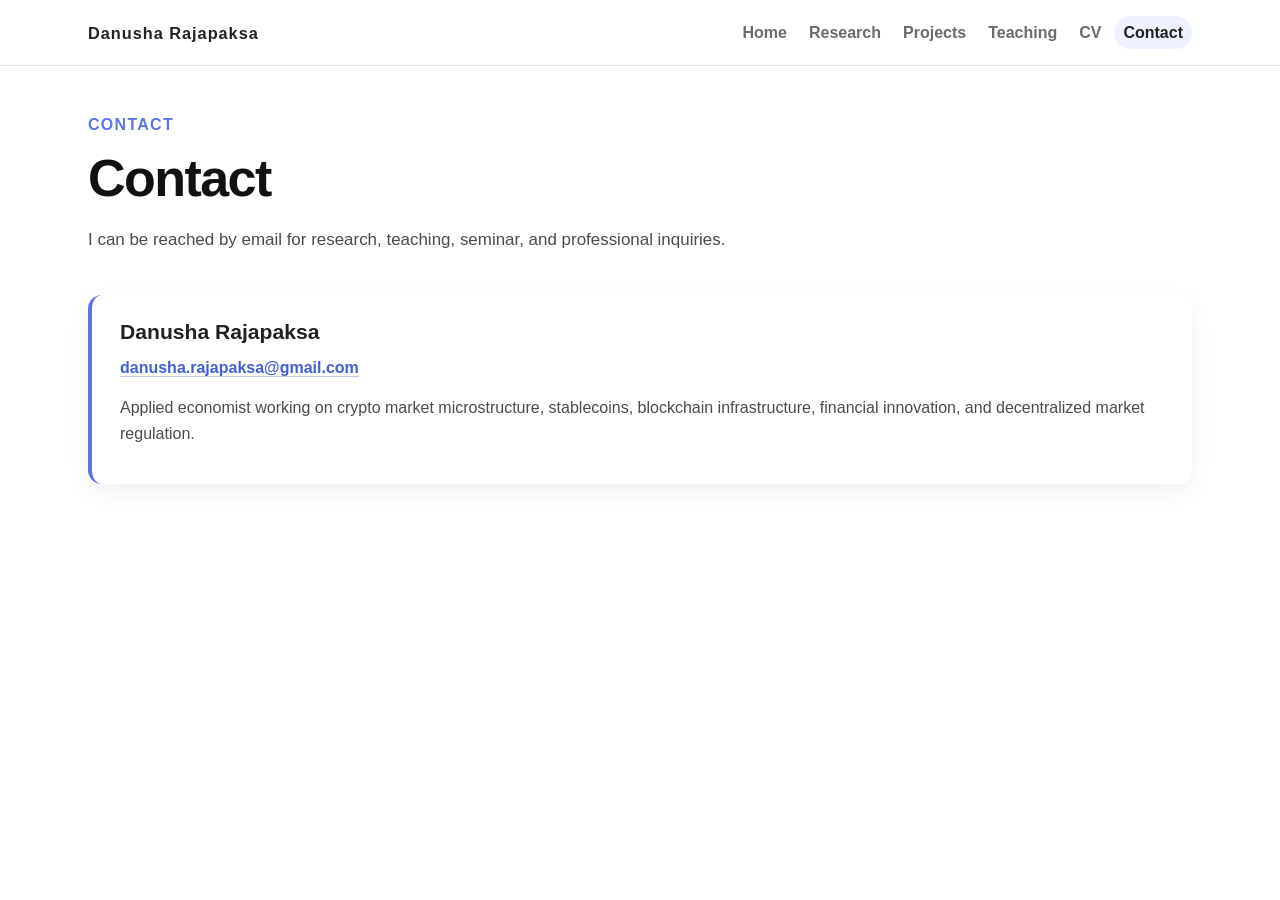
==== contact/index.html @ ece8fc67 "changes" ====
<!doctype html>
<html lang="en">
<head>
  <meta charset="utf-8">
  <meta name="viewport" content="width=device-width, initial-scale=1">
  <meta name="description" content="Contact information for Danusha Rajapaksa.">
  <title>Contact | Danusha Rajapaksa</title>
  <link rel="stylesheet" href="../assets/style.css">
</head>
<body>
  <a class="skip-link" href="#main-content">Skip to content</a>

  <header class="site-header">
    <div class="site-header-inner">
      <a class="site-brand" href="../">Danusha Rajapaksa</a>
      <nav class="site-nav" aria-label="Main navigation">
        <a href="../">Home</a>
        <a href="../research/">Research</a>
        <a href="../projects/">Projects</a>
        <a href="../teaching/">Teaching</a>
        <a href="../cv/">CV</a>
        <a class="active" href="./">Contact</a>
      </nav>
    </div>
  </header>

  <main id="main-content" class="contact-page">
    <section class="hero">
      <div class="kicker">Contact</div>
      <h1 class="page-title">Contact</h1>
      <p class="intro">
        I can be reached by email for research, teaching, seminar, and professional inquiries.
      </p>
    </section>

    <section class="contact-section">
      <article class="contact-card">
        <h2>Danusha Rajapaksa</h2>
        <p><a href="mailto:danusha.rajapaksa@gmail.com">danusha.rajapaksa@gmail.com</a></p>
        <p>
          Applied economist working on crypto market microstructure, stablecoins, blockchain infrastructure,
          financial innovation, and decentralized market regulation.
        </p>
      </article>
    </section>
  </main>
</body>
</html>
---- assets/style.css ----
:root {
  --page-max-width: 1160px;
  --accent: #5d75e8;
  --accent-dark: #435ed8;
  --accent-light: #eef1ff;
  --text: #222;
  --muted: #4b4b4b;
  --soft-muted: #6b6b6b;
  --line: rgba(34, 34, 34, 0.10);
  --soft-border: rgba(93, 117, 232, 0.18);
  --shadow: 0 8px 24px rgba(0, 0, 0, 0.06);
  --radius: 14px;
  --nav-height: 72px;
}

* {
  box-sizing: border-box;
}

html {
  -webkit-text-size-adjust: 100%;
  scroll-behavior: smooth;
}

body {
  margin: 0;
  background: #fff;
  color: var(--text);
  font-family: Inter, -apple-system, BlinkMacSystemFont, "Segoe UI", Roboto, Arial, sans-serif;
  line-height: 1.6;
}

img {
  max-width: 100%;
  height: auto;
  display: block;
}

a {
  color: var(--accent-dark);
  font-weight: 700;
  text-decoration: none;
  border-bottom: 1px solid rgba(67, 94, 216, 0.35);
}

a:hover,
a:focus {
  border-bottom-color: var(--accent-dark);
}

.skip-link {
  position: absolute;
  left: -999px;
  top: 10px;
  z-index: 1000;
  background: #fff;
  color: var(--text);
  padding: 8px 12px;
  border: 1px solid var(--line);
  border-radius: 8px;
}

.skip-link:focus {
  left: 10px;
}

.site-header {
  border-bottom: 1px solid var(--line);
  background: rgba(255, 255, 255, 0.96);
  position: sticky;
  top: 0;
  z-index: 100;
  backdrop-filter: blur(8px);
  -webkit-backdrop-filter: blur(8px);
}

.site-header-inner {
  max-width: var(--page-max-width);
  margin: 0 auto;
  padding: 16px 28px;
  display: flex;
  align-items: center;
  justify-content: space-between;
  gap: 24px;
}

.site-brand {
  color: var(--text);
  font-weight: 850;
  letter-spacing: 0.06em;
  font-size: 1.02rem;
  white-space: nowrap;
  border-bottom: none;
}

.site-brand:hover,
.site-brand:focus {
  border-bottom: none;
}

.site-nav {
  display: flex;
  align-items: center;
  justify-content: flex-end;
  flex-wrap: wrap;
  gap: 4px;
}

.site-nav a {
  color: var(--soft-muted);
  border-bottom: none;
  font-weight: 650;
  padding: 7px 9px;
  border-radius: 999px;
  line-height: 1.2;
}

.site-nav a:hover,
.site-nav a:focus,
.site-nav a.active {
  color: var(--text);
  background: var(--accent-light);
}

.site-shell,
.home-page,
.research-page,
.project-page,
.teaching-page,
.cv-page,
.contact-page {
  max-width: var(--page-max-width);
  margin: 0 auto;
  padding: 46px 28px 72px;
}

.home-hero {
  display: grid;
  grid-template-columns: minmax(260px, 0.95fr) minmax(0, 1.25fr);
  gap: 44px;
  align-items: center;
  margin-bottom: 54px;
}

.profile-photo-wrap {
  width: 100%;
  max-width: 420px;
  margin: 0 auto;
}

.profile-photo {
  width: 100%;
  aspect-ratio: 4 / 5;
  object-fit: cover;
  border-radius: 6px;
  box-shadow: var(--shadow);
  background: linear-gradient(135deg, #f4f5ff, #ffffff);
}

.profile-placeholder {
  width: 100%;
  aspect-ratio: 4 / 5;
  border-radius: 6px;
  box-shadow: var(--shadow);
  background: linear-gradient(135deg, #eef1ff, #ffffff);
  border: 1px solid var(--soft-border);
  display: grid;
  place-items: center;
  color: var(--accent-dark);
  font-weight: 800;
  text-align: center;
  padding: 28px;
}

.home-copy {
  min-width: 0;
}

.kicker,
.project-kicker,
.teaching-kicker {
  color: var(--accent);
  font-size: 1rem;
  font-weight: 750;
  letter-spacing: 0.08em;
  text-transform: uppercase;
  margin-bottom: 12px;
}

.page-title,
.project-title,
.teaching-title,
.home-title {
  font-size: clamp(2.05rem, 4.6vw, 3.25rem);
  line-height: 1.08;
  font-weight: 820;
  margin: 0 0 20px;
  color: #111;
  letter-spacing: -0.03em;
}

.home-description,
.intro,
.project-intro,
.teaching-intro {
  max-width: 910px;
  font-size: 1.06rem;
  color: var(--muted);
  margin: 0;
}

.home-description p {
  margin: 0 0 14px;
}

.button-row {
  display: flex;
  flex-wrap: wrap;
  gap: 12px;
  margin-top: 24px;
}

.button {
  display: inline-flex;
  align-items: center;
  justify-content: center;
  min-height: 42px;
  padding: 10px 16px;
  border-radius: 999px;
  background: var(--accent-dark);
  color: #fff;
  border: 1px solid var(--accent-dark);
  font-weight: 800;
}

.button:hover,
.button:focus {
  color: #fff;
  border-color: var(--accent-dark);
}

.button.secondary {
  background: #fff;
  color: var(--accent-dark);
  border-color: rgba(67, 94, 216, 0.28);
}

.button.secondary:hover,
.button.secondary:focus {
  color: var(--accent-dark);
  border-color: var(--accent-dark);
}

.home-section,
.research-section,
.teaching-section,
.cv-section,
.contact-section {
  margin-bottom: 44px;
}

.hero,
.project-hero,
.teaching-hero {
  margin-bottom: 42px;
}

.section-heading,
.research-heading,
.teaching-heading {
  color: var(--accent);
  font-size: 1.25rem;
  font-weight: 820;
  letter-spacing: 0.08em;
  margin: 0 0 18px;
}

.home-grid,
.project-grid {
  display: grid;
  grid-template-columns: 1fr;
  gap: 26px;
}

.card,
.project-card,
.teaching-card,
.method-card,
.cv-card,
.contact-card {
  background: #fff;
  box-shadow: var(--shadow);
  border-radius: var(--radius);
}

.card,
.project-card,
.teaching-card,
.cv-card,
.contact-card {
  border-left: 4px solid var(--accent);
  padding: 24px 28px;
}

.card h2,
.card h3,
.project-card h2,
.teaching-card h3,
.cv-card h2,
.contact-card h2 {
  margin: 0 0 10px;
  font-size: 1.32rem;
  line-height: 1.25;
  color: var(--text);
  font-weight: 820;
}

.card p,
.project-summary,
.teaching-card p,
.method-card p,
.cv-card p,
.contact-card p {
  margin: 0 0 14px;
  color: var(--muted);
  font-size: 1rem;
}

.paper-list {
  list-style-type: square;
  margin: 0;
  padding-left: 26px;
}

.paper-item {
  margin-bottom: 26px;
  padding-left: 4px;
}

.paper-title {
  font-size: 1.18rem;
  line-height: 1.35;
  font-weight: 820;
  color: var(--text);
  margin: 0 0 4px;
}

.paper-meta {
  font-size: 1.02rem;
  color: #333;
  margin: 0;
}

.paper-meta em {
  font-style: italic;
}

.single-paper {
  margin-left: 26px;
  margin-bottom: 28px;
}

.project-label {
  color: var(--accent);
  font-weight: 820;
  letter-spacing: 0.06em;
  text-transform: uppercase;
  font-size: 0.78rem;
  margin: 18px 0 8px;
}

.project-list,
.course-list,
.clean-list {
  margin: 0;
  padding-left: 20px;
}

.project-list li,
.clean-list li {
  margin: 6px 0;
}

.project-list strong,
.clean-list strong {
  font-weight: 820;
}

.tag-row,
.project-meta {
  display: flex;
  flex-wrap: wrap;
  gap: 8px;
  margin-top: 16px;
}

.tag,
.project-tag,
.teaching-tag {
  display: inline-block;
  padding: 5px 10px;
  border-radius: 999px;
  background: var(--accent-light);
  color: var(--accent-dark);
  font-size: 0.82rem;
  font-weight: 700;
}

.links,
.project-links,
.teaching-links {
  margin-top: 16px;
  display: flex;
  flex-wrap: wrap;
  gap: 12px;
}

.course-list {
  list-style-type: square;
  padding-left: 24px;
}

.course-list li {
  margin-bottom: 18px;
}

.course-title {
  display: block;
  font-weight: 820;
  color: var(--text);
  font-size: 1.08rem;
  line-height: 1.35;
}

.course-meta {
  display: block;
  color: var(--muted);
  font-size: 0.98rem;
  margin-top: 2px;
}

.method-grid {
  display: grid;
  grid-template-columns: 1fr;
  gap: 22px;
}

.method-card {
  padding: 22px 24px;
  border-top: 4px solid var(--accent);
}

.method-card h3 {
  margin: 0 0 10px;
  font-size: 1.18rem;
  font-weight: 820;
  color: var(--text);
}

.embed-note {
  padding: 14px 16px;
  background: var(--accent-light);
  border: 1px solid var(--soft-border);
  border-radius: 10px;
  color: #303b78;
  font-size: 0.95rem;
}

@media (min-width: 760px) {
  .home-grid {
    grid-template-columns: repeat(2, 1fr);
  }
}

@media (min-width: 900px) {
  .project-grid {
    grid-template-columns: 1fr 1fr;
  }

  .project-card.featured {
    grid-column: 1 / -1;
  }

  .method-grid {
    grid-template-columns: repeat(3, 1fr);
  }
}

@media (max-width: 900px) {
  .home-hero {
    grid-template-columns: 1fr;
    gap: 32px;
  }

  .profile-photo-wrap {
    max-width: 360px;
  }
}

@media (max-width: 720px) {
  .site-header {
    position: static;
  }

  .site-header-inner {
    align-items: flex-start;
    flex-direction: column;
    gap: 12px;
    padding: 14px 20px;
  }

  .site-nav {
    width: 100%;
    justify-content: flex-start;
    flex-wrap: nowrap;
    overflow-x: auto;
    padding-bottom: 4px;
    -webkit-overflow-scrolling: touch;
  }

  .site-nav a {
    white-space: nowrap;
    padding: 8px 10px;
  }

  .site-shell,
  .home-page,
  .research-page,
  .project-page,
  .teaching-page,
  .cv-page,
  .contact-page {
    padding: 32px 20px 56px;
  }

  .home-title,
  .page-title,
  .project-title,
  .teaching-title {
    font-size: clamp(2rem, 9vw, 2.75rem);
  }

  .home-description,
  .intro,
  .project-intro,
  .teaching-intro {
    font-size: 1rem;
  }

  .section-heading,
  .research-heading,
  .teaching-heading {
    font-size: 1.08rem;
  }

  .paper-title {
    font-size: 1.05rem;
  }

  .paper-meta {
    font-size: 0.98rem;
  }

  .card,
  .project-card,
  .teaching-card,
  .method-card,
  .cv-card,
  .contact-card {
    padding: 22px 22px;
  }

  .button-row {
    align-items: stretch;
  }

  .button {
    width: 100%;
  }
}

@media (max-width: 420px) {
  .site-brand {
    font-size: 0.94rem;
    letter-spacing: 0.04em;
  }

  .site-shell,
  .home-page,
  .research-page,
  .project-page,
  .teaching-page,
  .cv-page,
  .contact-page {
    padding-left: 16px;
    padding-right: 16px;
  }

  .profile-photo-wrap {
    max-width: 100%;
  }
}
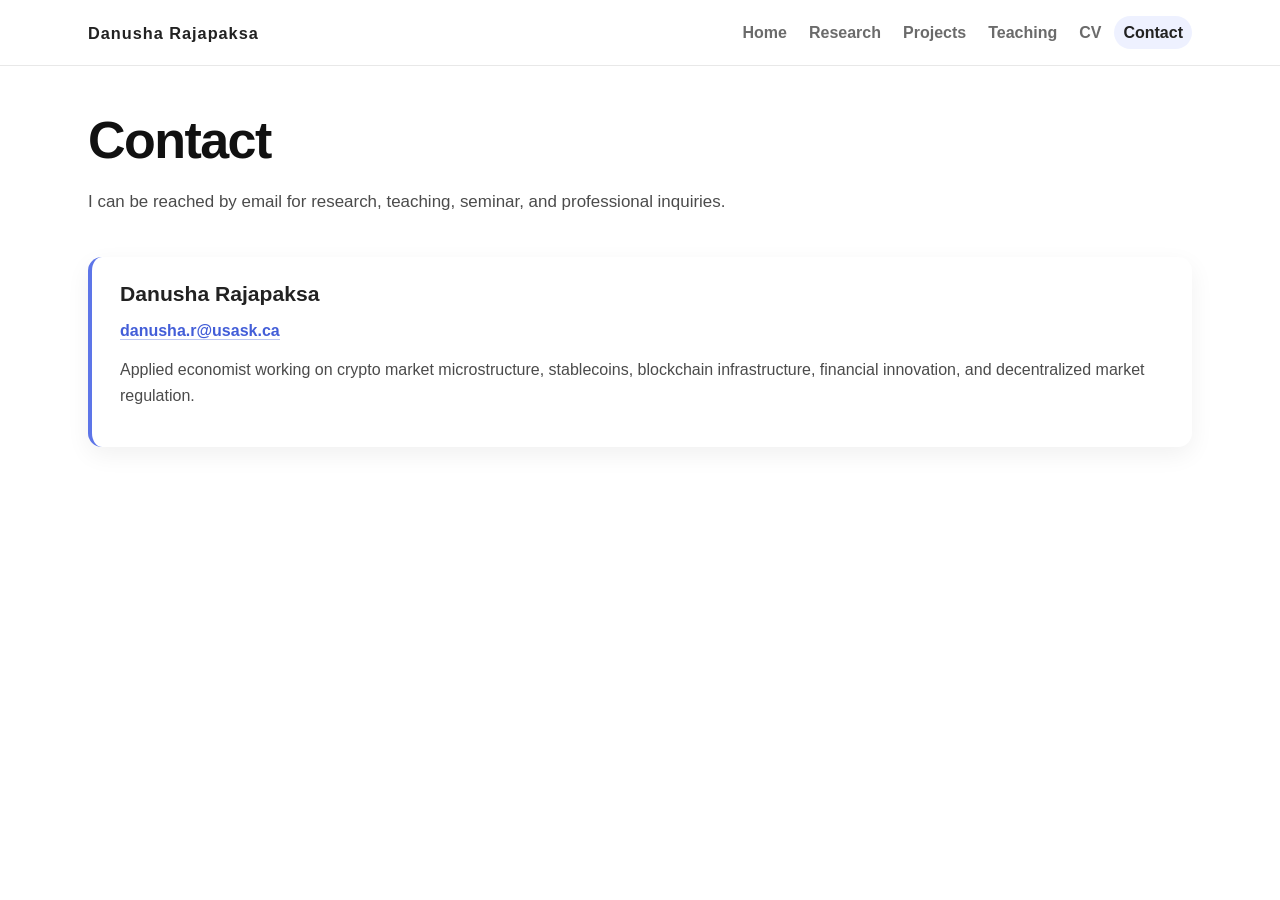
==== commit 39054f39: "updates" ====
--- a/contact/index.html
+++ b/contact/index.html
@@ -1,48 +1,55 @@
 <!doctype html>
 <html lang="en">
-<head>
-  <meta charset="utf-8">
-  <meta name="viewport" content="width=device-width, initial-scale=1">
-  <meta name="description" content="Contact information for Danusha Rajapaksa.">
-  <title>Contact | Danusha Rajapaksa</title>
-  <link rel="stylesheet" href="../assets/style.css">
-</head>
-<body>
-  <a class="skip-link" href="#main-content">Skip to content</a>
+  <head>
+    <meta charset="utf-8" />
+    <meta name="viewport" content="width=device-width, initial-scale=1" />
+    <meta
+      name="description"
+      content="Contact information for Danusha Rajapaksa."
+    />
+    <title>Contact | Danusha Rajapaksa</title>
+    <link rel="stylesheet" href="../assets/style.css" />
+    <script src="assets/analytics.js" defer></script>
+  </head>
+  <body>
+    <a class="skip-link" href="#main-content">Skip to content</a>
 
-  <header class="site-header">
-    <div class="site-header-inner">
-      <a class="site-brand" href="../">Danusha Rajapaksa</a>
-      <nav class="site-nav" aria-label="Main navigation">
-        <a href="../">Home</a>
-        <a href="../research/">Research</a>
-        <a href="../projects/">Projects</a>
-        <a href="../teaching/">Teaching</a>
-        <a href="../cv/">CV</a>
-        <a class="active" href="./">Contact</a>
-      </nav>
-    </div>
-  </header>
+    <header class="site-header">
+      <div class="site-header-inner">
+        <a class="site-brand" href="../">Danusha Rajapaksa</a>
+        <nav class="site-nav" aria-label="Main navigation">
+          <a href="../">Home</a>
+          <a href="../research/">Research</a>
+          <a href="../projects/">Projects</a>
+          <a href="../teaching/">Teaching</a>
+          <a href="../cv/">CV</a>
+          <a class="active" href="./">Contact</a>
+        </nav>
+      </div>
+    </header>
 
-  <main id="main-content" class="contact-page">
-    <section class="hero">
-      <div class="kicker">Contact</div>
-      <h1 class="page-title">Contact</h1>
-      <p class="intro">
-        I can be reached by email for research, teaching, seminar, and professional inquiries.
-      </p>
-    </section>
+    <main id="main-content" class="contact-page">
+      <section class="hero">
+        <h1 class="page-title">Contact</h1>
+        <p class="intro">
+          I can be reached by email for research, teaching, seminar, and
+          professional inquiries.
+        </p>
+      </section>
 
-    <section class="contact-section">
-      <article class="contact-card">
-        <h2>Danusha Rajapaksa</h2>
-        <p><a href="mailto:danusha.rajapaksa@gmail.com">danusha.rajapaksa@gmail.com</a></p>
-        <p>
-          Applied economist working on crypto market microstructure, stablecoins, blockchain infrastructure,
-          financial innovation, and decentralized market regulation.
-        </p>
-      </article>
-    </section>
-  </main>
-</body>
+      <section class="contact-section">
+        <article class="contact-card">
+          <h2>Danusha Rajapaksa</h2>
+          <p>
+            <a href="mailto:danusha.r@usask.ca">danusha.r@usask.ca</a>
+          </p>
+          <p>
+            Applied economist working on crypto market microstructure,
+            stablecoins, blockchain infrastructure, financial innovation, and
+            decentralized market regulation.
+          </p>
+        </article>
+      </section>
+    </main>
+  </body>
 </html>
